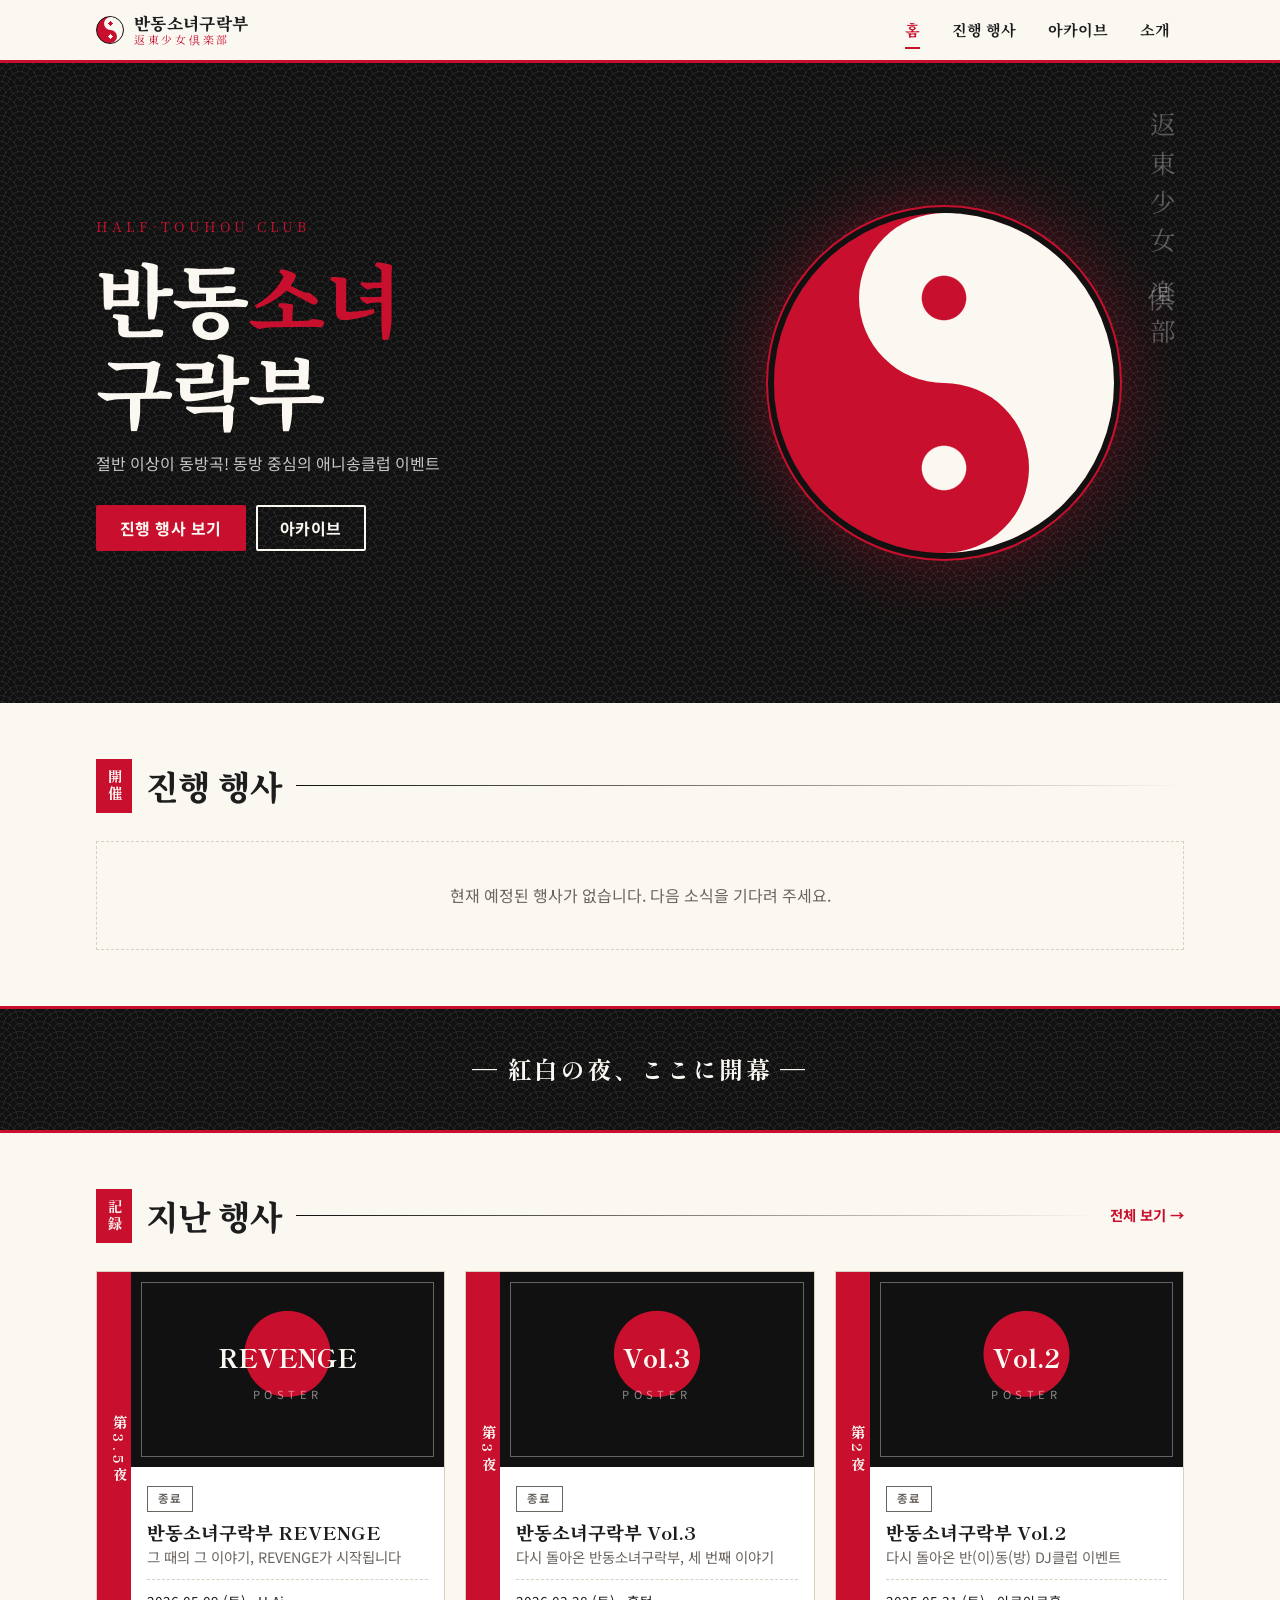
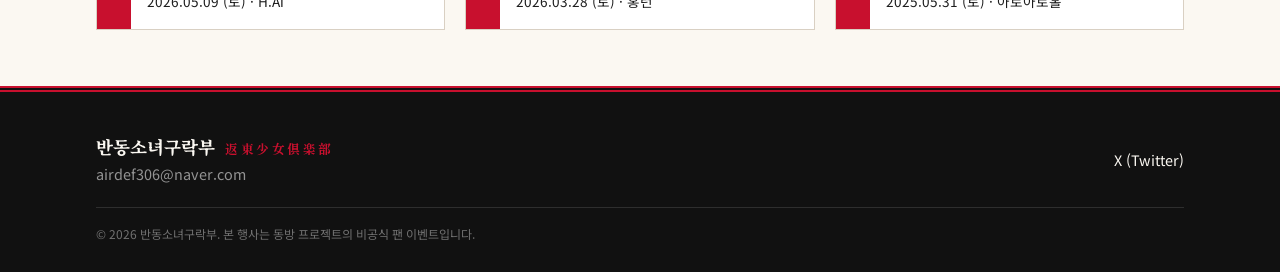
==== index.html @ 6b5e384d "[반동소녀][Initialize] 웹 기반 기초 뼈대 커밋" ====
<!doctype html>
<html lang="ko">
<head>
  <meta charset="utf-8">
  <meta name="viewport" content="width=device-width, initial-scale=1">
  <title>반동소녀구락부 | 返東少女倶楽部</title>
  <meta name="description" content="DJ 파티 반동소녀구락부의 공식 아카이브 및 행사 안내 페이지">
  <meta name="theme-color" content="#c8102e">
  <link rel="preconnect" href="https://fonts.googleapis.com">
  <link rel="preconnect" href="https://fonts.gstatic.com" crossorigin>
  <link href="https://fonts.googleapis.com/css2?family=Noto+Sans+KR:wght@400;700&family=Noto+Serif+KR:wght@400;700;900&family=Shippori+Mincho:wght@500;700;800&display=swap" rel="stylesheet">
  <link rel="stylesheet" href="assets/css/style.css">
</head>
<body data-page="home">
  <header id="site-header"></header>

  <main>
    <section class="hero pattern-waves">
      <div class="hero__inner">
        <span class="hero__vertical" aria-hidden="true">返東少女倶楽部</span>
        <div class="orb" aria-hidden="true"></div>
        <div class="hero__copy">
          <p class="hero__label">HALF-TOUHOU CLUB</p>
          <h1 class="hero__title">반동<em>소녀</em><br>구락부</h1>
          <p class="hero__tagline">절반 이상이 동방곡! 동방 중심의 애니송클럽 이벤트</p>
          <div class="btn-row">
            <a class="btn btn--primary" href="#current">진행 행사 보기</a>
            <a class="btn" href="archive.html">아카이브</a>
          </div>
        </div>
      </div>
    </section>

    <section id="current" class="container section">
      <div class="section-head">
        <span class="section-head__label">開催</span>
        <h2 class="section-head__title">진행 행사</h2>
      </div>
      <div id="current-event"></div>
    </section>

    <div class="band pattern-waves">
      <p class="band__text">― 紅白の夜、ここに開幕 ―</p>
    </div>

    <section class="container section">
      <div class="section-head">
        <span class="section-head__label">記録</span>
        <h2 class="section-head__title">지난 행사</h2>
        <a class="section-head__more" href="archive.html">전체 보기 →</a>
      </div>
      <div id="archive-preview"></div>
    </section>
  </main>

  <footer id="site-footer"></footer>

  <script src="assets/js/main.js"></script>
</body>
</html>
---- assets/css/style.css ----
/* ============================================================
 * 반동소녀구락부 — 기본 스타일
 * 컨셉: 무녀복의 홍백(紅白) + 먹색(墨), 부적(お札)·청해파(青海波) 모티프
 * 모바일 우선(mobile-first)으로 작성
 * ============================================================ */

:root {
  /* 색상 */
  --red: #c8102e;        /* 주홍 — 메인 */
  --red-deep: #8f0b1f;   /* 진홍 — hover / 강조 */
  --white: #fbf8f2;      /* 화지(和紙) 느낌의 흰색 */
  --paper: #f3ede2;      /* 보조 배경 */
  --black: #111111;      /* 먹색 */
  --ink: #1d1d1d;        /* 본문 텍스트 */
  --muted: #6b6560;
  --line: #d9d0c3;

  /* 타이포 */
  --font-serif: "Shippori Mincho", "Noto Serif KR", "Noto Serif JP", serif;
  --font-sans: "Noto Sans KR", "Apple SD Gothic Neo", "Malgun Gothic", sans-serif;

  /* 레이아웃 */
  --container: 1120px;
  --gutter: 16px;
  --header-h: 60px;
  --radius: 2px;
}

/* ---------- Reset ---------- */
*, *::before, *::after { box-sizing: border-box; }
html { -webkit-text-size-adjust: 100%; scroll-behavior: smooth; scroll-padding-top: var(--header-h); }
body {
  margin: 0;
  background: var(--white);
  color: var(--ink);
  font-family: var(--font-sans);
  font-size: 16px;
  line-height: 1.7;
  word-break: keep-all;
  overflow-wrap: break-word;
}
img { max-width: 100%; display: block; }
a { color: inherit; }
h1, h2, h3, p, ul, ol, dl, dd { margin: 0; }
ul, ol { padding: 0; list-style: none; }
body.nav-open { overflow: hidden; }

:focus-visible { outline: 2px solid var(--red); outline-offset: 3px; }

.container { width: 100%; max-width: var(--container); margin: 0 auto; padding: 0 var(--gutter); }
.section { padding-block: 56px; }
.muted { color: var(--muted); font-size: 0.9em; }
.empty { padding: 40px 16px; text-align: center; color: var(--muted); border: 1px dashed var(--line); }

/* 청해파(물결) 패턴 — 어두운 배경 위에 사용 */
.pattern-waves {
  background-color: var(--black);
  background-image:
    repeating-radial-gradient(circle at 50% 100%, transparent 0 5px, rgba(255,255,255,.07) 5px 6px),
    repeating-radial-gradient(circle at 50% 100%, transparent 0 5px, rgba(255,255,255,.07) 5px 6px);
  background-size: 40px 20px;
  background-position: 0 0, 20px 10px;
}

/* ---------- Header ---------- */
.site-header {
  position: sticky; top: 0; z-index: 100;
  background: var(--white);
  border-bottom: 3px solid var(--red);
}
.site-header__inner { display: flex; align-items: center; justify-content: space-between; height: var(--header-h); }

.logo { display: flex; align-items: center; gap: 10px; text-decoration: none; }
.logo__mark { /* 작은 음양옥 */
  width: 28px; height: 28px; border-radius: 50%; flex: none;
  border: 1.5px solid var(--black);
  background: linear-gradient(to right, var(--red) 50%, var(--white) 50%);
  position: relative;
}
.logo__mark::before, .logo__mark::after {
  content: ""; position: absolute; left: 25%; width: 50%; height: 50%; border-radius: 50%;
}
.logo__mark::before { top: 0; background: radial-gradient(circle, var(--red) 0 22%, var(--white) 24%); }
.logo__mark::after { bottom: 0; background: radial-gradient(circle, var(--white) 0 22%, var(--red) 24%); }
.logo__text { display: flex; flex-direction: column; line-height: 1.15; }
.logo__ko { font-family: var(--font-serif); font-weight: 800; font-size: 1.05rem; letter-spacing: .02em; }
.logo__ja { font-family: var(--font-serif); font-size: .68rem; color: var(--red); letter-spacing: .25em; }

.nav-toggle {
  width: 44px; height: 44px; padding: 10px; border: 0; background: none; cursor: pointer;
  display: flex; flex-direction: column; justify-content: center; gap: 5px;
}
.nav-toggle span { display: block; height: 2px; background: var(--black); transition: transform .2s, opacity .2s; }
.nav-toggle[aria-expanded="true"] span:nth-child(1) { transform: translateY(7px) rotate(45deg); }
.nav-toggle[aria-expanded="true"] span:nth-child(2) { opacity: 0; }
.nav-toggle[aria-expanded="true"] span:nth-child(3) { transform: translateY(-7px) rotate(-45deg); }

.site-nav {
  position: fixed; inset: calc(var(--header-h) + 3px) 0 0 0;
  background: var(--black); color: var(--white);
  transform: translateX(100%); transition: transform .25s ease;
  visibility: hidden;
}
.site-nav.is-open { transform: none; visibility: visible; }
.site-nav ul { padding: 24px var(--gutter); }
.site-nav a {
  display: block; padding: 16px 4px; text-decoration: none;
  font-family: var(--font-serif); font-size: 1.25rem; font-weight: 700;
  border-bottom: 1px solid rgba(255,255,255,.12);
}
.site-nav a[aria-current="page"] { color: var(--red); }

@media (min-width: 768px) {
  .nav-toggle { display: none; }
  .site-nav { position: static; transform: none; visibility: visible; background: none; color: inherit; }
  .site-nav ul { display: flex; gap: 4px; padding: 0; }
  .site-nav a { padding: 8px 14px; font-size: .95rem; border: 0; position: relative; }
  .site-nav a::after {
    content: ""; position: absolute; left: 14px; right: 14px; bottom: 2px; height: 2px;
    background: var(--red); transform: scaleX(0); transition: transform .2s;
  }
  .site-nav a:hover::after, .site-nav a[aria-current="page"]::after { transform: scaleX(1); }
  .site-nav a[aria-current="page"] { color: var(--red); }
}

/* ---------- Hero (홈) ---------- */
.hero { position: relative; color: var(--white); overflow: hidden; }
.hero__inner {
  position: relative; display: grid; gap: 32px; align-items: center;
  min-height: min(calc(100svh - var(--header-h) - 3px), 760px); padding: 48px var(--gutter);
}
.hero__copy { position: relative; z-index: 1; }
.hero__label { font-family: var(--font-serif); color: var(--red); letter-spacing: .3em; font-size: .85rem; margin-bottom: 12px; }
.hero__title {
  font-family: var(--font-serif); font-weight: 800; line-height: 1.15;
  font-size: clamp(2.4rem, 10vw, 5rem); letter-spacing: -.01em;
}
.hero__title em { font-style: normal; color: var(--red); }
.hero__tagline { margin-top: 16px; color: rgba(255,255,255,.75); font-size: 1rem; }
.hero .btn-row { margin-top: 28px; }

/* 세로쓰기 일본어 표기 */
.hero__vertical {
  position: absolute; top: 24px; right: var(--gutter);
  writing-mode: vertical-rl; font-family: var(--font-serif);
  font-size: clamp(1rem, 3.5vw, 1.6rem); letter-spacing: .5em; color: rgba(255,255,255,.3);
}

/* 음양옥 */
.orb {
  justify-self: center; width: min(64vw, 340px); aspect-ratio: 1; border-radius: 50%;
  background: linear-gradient(to right, var(--red) 50%, var(--white) 50%);
  position: relative; box-shadow: 0 0 0 6px var(--black), 0 0 0 8px var(--red), 0 0 80px rgba(200,16,46,.45);
  animation: spin 24s linear infinite;
}
.orb::before, .orb::after { content: ""; position: absolute; left: 25%; width: 50%; height: 50%; border-radius: 50%; }
.orb::before { top: 0; background: radial-gradient(circle, var(--red) 0 18%, var(--white) 19%); }
.orb::after { bottom: 0; background: radial-gradient(circle, var(--white) 0 18%, var(--red) 19%); }
@keyframes spin { to { transform: rotate(360deg); } }
@media (prefers-reduced-motion: reduce) { .orb { animation: none; } html { scroll-behavior: auto; } }

@media (min-width: 900px) {
  .hero__inner { grid-template-columns: 1.2fr 1fr; max-width: var(--container); margin: 0 auto; min-height: 640px; }
  .hero__vertical { top: 48px; }
  .orb { order: 2; }
}

/* ---------- 페이지 상단 (서브 페이지) ---------- */
.page-hero { color: var(--white); padding: 56px 0 48px; border-bottom: 3px solid var(--red); }
.page-hero { background-color: var(--black); }
.page-hero__label { font-family: var(--font-serif); color: var(--red); letter-spacing: .3em; font-size: .85rem; }
.page-hero__title { font-family: var(--font-serif); font-weight: 800; font-size: clamp(1.9rem, 7vw, 3.2rem); line-height: 1.2; margin-top: 8px; }
.page-hero__sub { color: rgba(255,255,255,.7); margin-top: 10px; }

/* ---------- 섹션 제목 (스펠카드 선언 느낌) ---------- */
.section-head { display: flex; align-items: center; gap: 14px; margin-bottom: 28px; }
.section-head__label {
  flex: none; writing-mode: vertical-rl; font-family: var(--font-serif); font-weight: 700;
  background: var(--red); color: var(--white); padding: 10px 6px; letter-spacing: .2em; font-size: .9rem;
}
.section-head__title { font-family: var(--font-serif); font-weight: 800; font-size: clamp(1.5rem, 5vw, 2.1rem); line-height: 1.3; }
.section-head::after { content: ""; flex: 1; height: 1px; background: linear-gradient(to right, var(--black), transparent); }
.section-head__more { flex: none; order: 3; font-size: .9rem; color: var(--red); text-decoration: none; font-weight: 700; }

/* ---------- 버튼 / 뱃지 / 칩 ---------- */
.btn-row { display: flex; flex-wrap: wrap; gap: 10px; margin-top: 24px; }
.btn {
  display: inline-flex; align-items: center; justify-content: center; min-height: 46px; padding: 0 22px;
  border: 2px solid currentColor; border-radius: var(--radius); background: transparent;
  font-weight: 700; text-decoration: none; letter-spacing: .03em; cursor: pointer; transition: background .15s, color .15s;
}
.btn:hover { background: var(--black); color: var(--white); border-color: var(--black); }
.btn--primary { background: var(--red); border-color: var(--red); color: var(--white); }
.btn--primary:hover { background: var(--red-deep); border-color: var(--red-deep); }
.hero .btn:not(.btn--primary):hover { background: var(--white); color: var(--black); border-color: var(--white); }

.badge {
  display: inline-block; padding: 2px 10px; font-size: .72rem; font-weight: 700; letter-spacing: .1em;
  border: 1px solid var(--muted); color: var(--muted);
}
.badge--live { border-color: var(--red); background: var(--red); color: var(--white); }

.filter { display: flex; flex-wrap: wrap; gap: 8px; margin-bottom: 28px; }
.chip {
  min-height: 38px; padding: 0 16px; border: 1px solid var(--black); background: var(--white);
  font: inherit; font-size: .9rem; cursor: pointer; border-radius: 999px;
}
.chip[aria-pressed="true"] { background: var(--black); color: var(--white); }

/* ---------- 포스터 자리표시 ---------- */
.poster { width: 100%; aspect-ratio: 1 / 1.414; object-fit: cover; background: var(--paper); }
.poster--empty {
  display: flex; flex-direction: column; align-items: center; justify-content: center; gap: 6px;
  color: var(--white); position: relative; overflow: hidden;
  background:
    radial-gradient(circle at 50% 42%, var(--red) 0 22%, transparent 22.5%),
    var(--black);
}
.poster--empty::before { /* 안쪽 테두리 */
  content: ""; position: absolute; inset: 10px; border: 1px solid rgba(255,255,255,.35);
}
.poster__vol { font-family: var(--font-serif); font-weight: 800; font-size: 1.6rem; position: relative; margin-top: 40%; }
.poster__note { font-size: .7rem; letter-spacing: .4em; color: rgba(255,255,255,.5); position: relative; }

/* ---------- 부적(お札) 카드 ---------- */
.card-grid { display: grid; gap: 20px; grid-template-columns: 1fr; }
@media (min-width: 600px) { .card-grid { grid-template-columns: repeat(2, 1fr); } }
@media (min-width: 960px) { .card-grid { grid-template-columns: repeat(3, 1fr); } }

.ofuda-card {
  display: flex; text-decoration: none; background: #fff; border: 1px solid var(--line);
  transition: transform .2s, box-shadow .2s;
}
.ofuda-card:hover { transform: translateY(-3px); box-shadow: 6px 6px 0 var(--red); }
.ofuda-card__strip {
  flex: none; width: 34px; writing-mode: vertical-rl; text-align: center;
  background: var(--red); color: var(--white); font-family: var(--font-serif); font-weight: 700;
  letter-spacing: .3em; padding: 14px 0; font-size: .9rem;
}
.ofuda-card__body { flex: 1; min-width: 0; }
.ofuda-card__body .poster--card { aspect-ratio: 16 / 10; }
.ofuda-card__body .poster--card .poster__vol { margin-top: 0; }
.ofuda-card__meta { padding: 16px; }
.ofuda-card__title { font-family: var(--font-serif); font-weight: 800; font-size: 1.15rem; margin-top: 8px; line-height: 1.35; }
.ofuda-card__sub { color: var(--muted); font-size: .9rem; }
.ofuda-card__date { margin-top: 10px; font-size: .85rem; border-top: 1px dashed var(--line); padding-top: 10px; }

/* ---------- 진행 행사 (feature) ---------- */
.feature { display: grid; gap: 24px; }
.feature .poster--feature { max-width: 420px; margin: 0 auto; box-shadow: 10px 10px 0 var(--red); }
.feature__title { font-family: var(--font-serif); font-weight: 800; font-size: clamp(1.6rem, 6vw, 2.4rem); margin-top: 10px; line-height: 1.25; }
.feature__sub { color: var(--muted); margin-bottom: 20px; }
@media (min-width: 860px) {
  .feature { grid-template-columns: 380px 1fr; gap: 48px; align-items: center; }
}

/* ---------- 정보 목록 ---------- */
.info-list { border-top: 2px solid var(--black); }
.info-list__row { display: grid; grid-template-columns: 72px 1fr; gap: 12px; padding: 12px 0; border-bottom: 1px solid var(--line); }
.info-list dt { font-weight: 700; color: var(--red); font-family: var(--font-serif); }

/* ---------- 상세 페이지 ---------- */
.detail { display: grid; gap: 28px; }
.detail__poster .poster { max-width: 420px; margin: 0 auto; box-shadow: 10px 10px 0 var(--red); }
.detail__desc { margin-top: 20px; }
@media (min-width: 860px) { .detail { grid-template-columns: 380px 1fr; gap: 48px; } }

.timetable { border-top: 2px solid var(--black); }
.timetable__row { display: grid; grid-template-columns: 80px 1fr; gap: 12px; padding: 14px 4px; border-bottom: 1px solid var(--line); align-items: center; }
.timetable__time { font-family: var(--font-serif); font-weight: 700; color: var(--red); font-variant-numeric: tabular-nums; }
.timetable__name { font-weight: 700; font-size: 1.05rem; }

.gallery { display: grid; grid-template-columns: repeat(2, 1fr); gap: 8px; }
@media (min-width: 768px) { .gallery { grid-template-columns: repeat(3, 1fr); } }
.gallery__item { aspect-ratio: 4 / 3; background: var(--paper); border: 1px solid var(--line); }

/* ---------- 소개 ---------- */
.about-grid { display: grid; gap: 40px; }
@media (min-width: 860px) { .about-grid { grid-template-columns: 1fr 1fr; gap: 64px; } }
.lead { font-family: var(--font-serif); font-size: 1.15rem; line-height: 1.9; }
.notice { margin-top: 24px; padding: 16px 18px; background: var(--paper); border-left: 4px solid var(--red); font-size: .9rem; }

/* ---------- 띠 배너 ---------- */
.band { padding: 40px 0; color: var(--white); text-align: center; border-top: 3px solid var(--red); border-bottom: 3px solid var(--red); }
.band__text { font-family: var(--font-serif); font-weight: 700; font-size: clamp(1.1rem, 4vw, 1.5rem); letter-spacing: .1em; }

/* ---------- Footer ---------- */
.site-footer { background: var(--black); color: var(--white); border-top: 6px double var(--red); padding: 40px 0 28px; }
.site-footer__inner { display: grid; gap: 20px; }
.site-footer__name { font-family: var(--font-serif); font-weight: 800; font-size: 1.1rem; }
.site-footer__name span { color: var(--red); font-size: .8rem; letter-spacing: .2em; margin-left: 6px; }
.site-footer .muted { color: rgba(255,255,255,.55); }
.site-footer__links { display: flex; flex-wrap: wrap; gap: 8px 20px; }
.site-footer__links a { text-decoration: none; font-size: .9rem; }
.site-footer__links a:hover { color: var(--red); }
.site-footer__copy { font-size: .75rem; color: rgba(255,255,255,.4); border-top: 1px solid rgba(255,255,255,.12); padding-top: 16px; }
@media (min-width: 768px) {
  .site-footer__inner { grid-template-columns: 1fr auto; align-items: center; }
  .site-footer__copy { grid-column: 1 / -1; }
}

/* ---------- 라인업 / 스태프 / 관련 링크 ---------- */
.timetable__name a, .credits a { text-decoration: none; border-bottom: 1px solid transparent; }
.timetable__name a:hover, .credits a:hover { color: var(--red); border-bottom-color: var(--red); }
.timetable__role { display: inline-block; margin-right: 8px; font-size: .75rem; color: var(--muted); }
.credits dt { font-family: var(--font-sans); font-size: .85rem; letter-spacing: .05em; }
.credits .info-list__row { grid-template-columns: 96px 1fr; }

.link-list { display: flex; flex-wrap: wrap; gap: 8px; }
.link-list a {
  display: inline-flex; align-items: center; min-height: 40px; padding: 0 14px;
  border: 1px solid var(--black); text-decoration: none; font-size: .9rem; background: #fff;
}
.link-list a:hover { background: var(--black); color: var(--white); }

.btn--disabled, .btn--disabled:hover {
  cursor: not-allowed; background: var(--paper); color: var(--muted); border-color: var(--line);
}
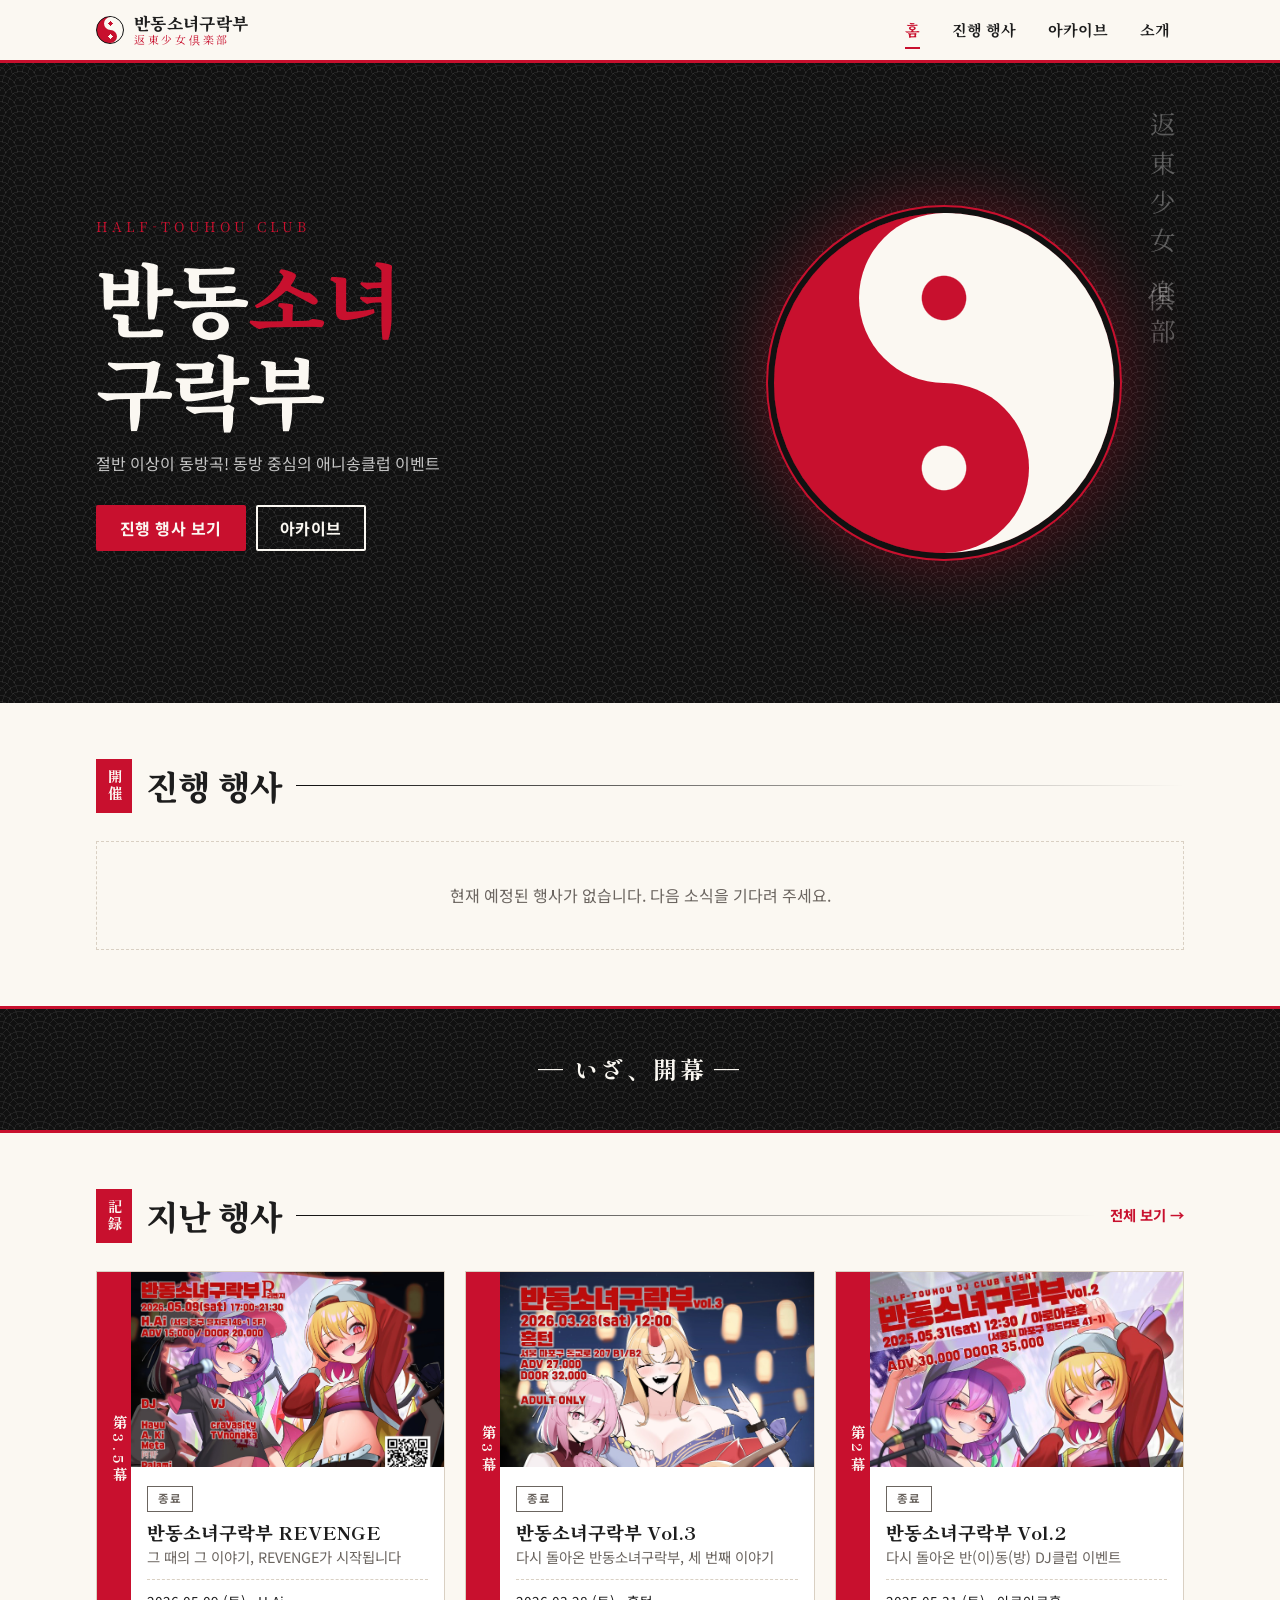
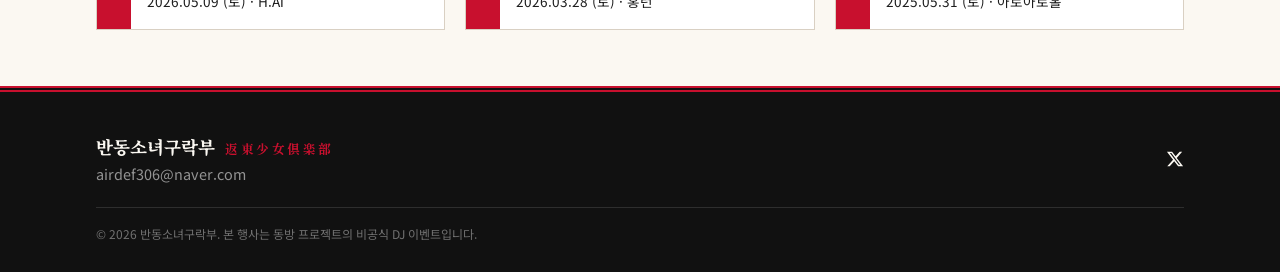
==== commit 0c5809fd: "[반동소녀][Update] 포스터 이미지 연결 및 행사 데이터·문구 정리" ====
--- a/index.html
+++ b/index.html
@@ -4,7 +4,7 @@
   <meta charset="utf-8">
   <meta name="viewport" content="width=device-width, initial-scale=1">
   <title>반동소녀구락부 | 返東少女倶楽部</title>
-  <meta name="description" content="DJ 파티 반동소녀구락부의 공식 아카이브 및 행사 안내 페이지">
+  <meta name="description" content="동방 프로젝트 중심 DJ 이벤트, 반동소녀구락부의 행사 아카이브 및 안내 페이지">
   <meta name="theme-color" content="#c8102e">
   <link rel="preconnect" href="https://fonts.googleapis.com">
   <link rel="preconnect" href="https://fonts.gstatic.com" crossorigin>
@@ -40,7 +40,7 @@
     </section>
 
     <div class="band pattern-waves">
-      <p class="band__text">― 紅白の夜、ここに開幕 ―</p>
+      <p class="band__text">― いざ、開幕 ―</p>
     </div>
 
     <section class="container section">
--- a/assets/css/style.css
+++ b/assets/css/style.css
@@ -316,3 +316,18 @@
 .btn--disabled, .btn--disabled:hover {
   cursor: not-allowed; background: var(--paper); color: var(--muted); border-color: var(--line);
 }
+
+/* ---------- 실제 포스터 이미지 ----------
+ * 포스터마다 비율이 달라(세로/정사각/가로) 상세·메인에서는 원본 비율 그대로,
+ * 카드 썸네일에서는 상단 기준으로 잘라서 표시 */
+img.poster { aspect-ratio: auto; height: auto; background: var(--black); }
+img.poster--card { aspect-ratio: 16 / 10; height: auto; object-fit: cover; object-position: top; }
+.detail__poster a { display: block; max-width: 420px; margin: 0 auto; }
+.detail__poster a .poster { transition: transform .2s; }
+.detail__poster a:hover .poster { transform: translate(-2px, -2px); }
+
+/* ---------- 연락처 ---------- */
+.contact-list dt { white-space: nowrap; display: flex; align-items: center; }
+.icon { width: 1.1em; height: 1.1em; fill: currentColor; flex: none; }
+.site-footer__links a { display: inline-flex; align-items: center; min-height: 32px; }
+.site-footer__links .icon { width: 1.25em; height: 1.25em; }
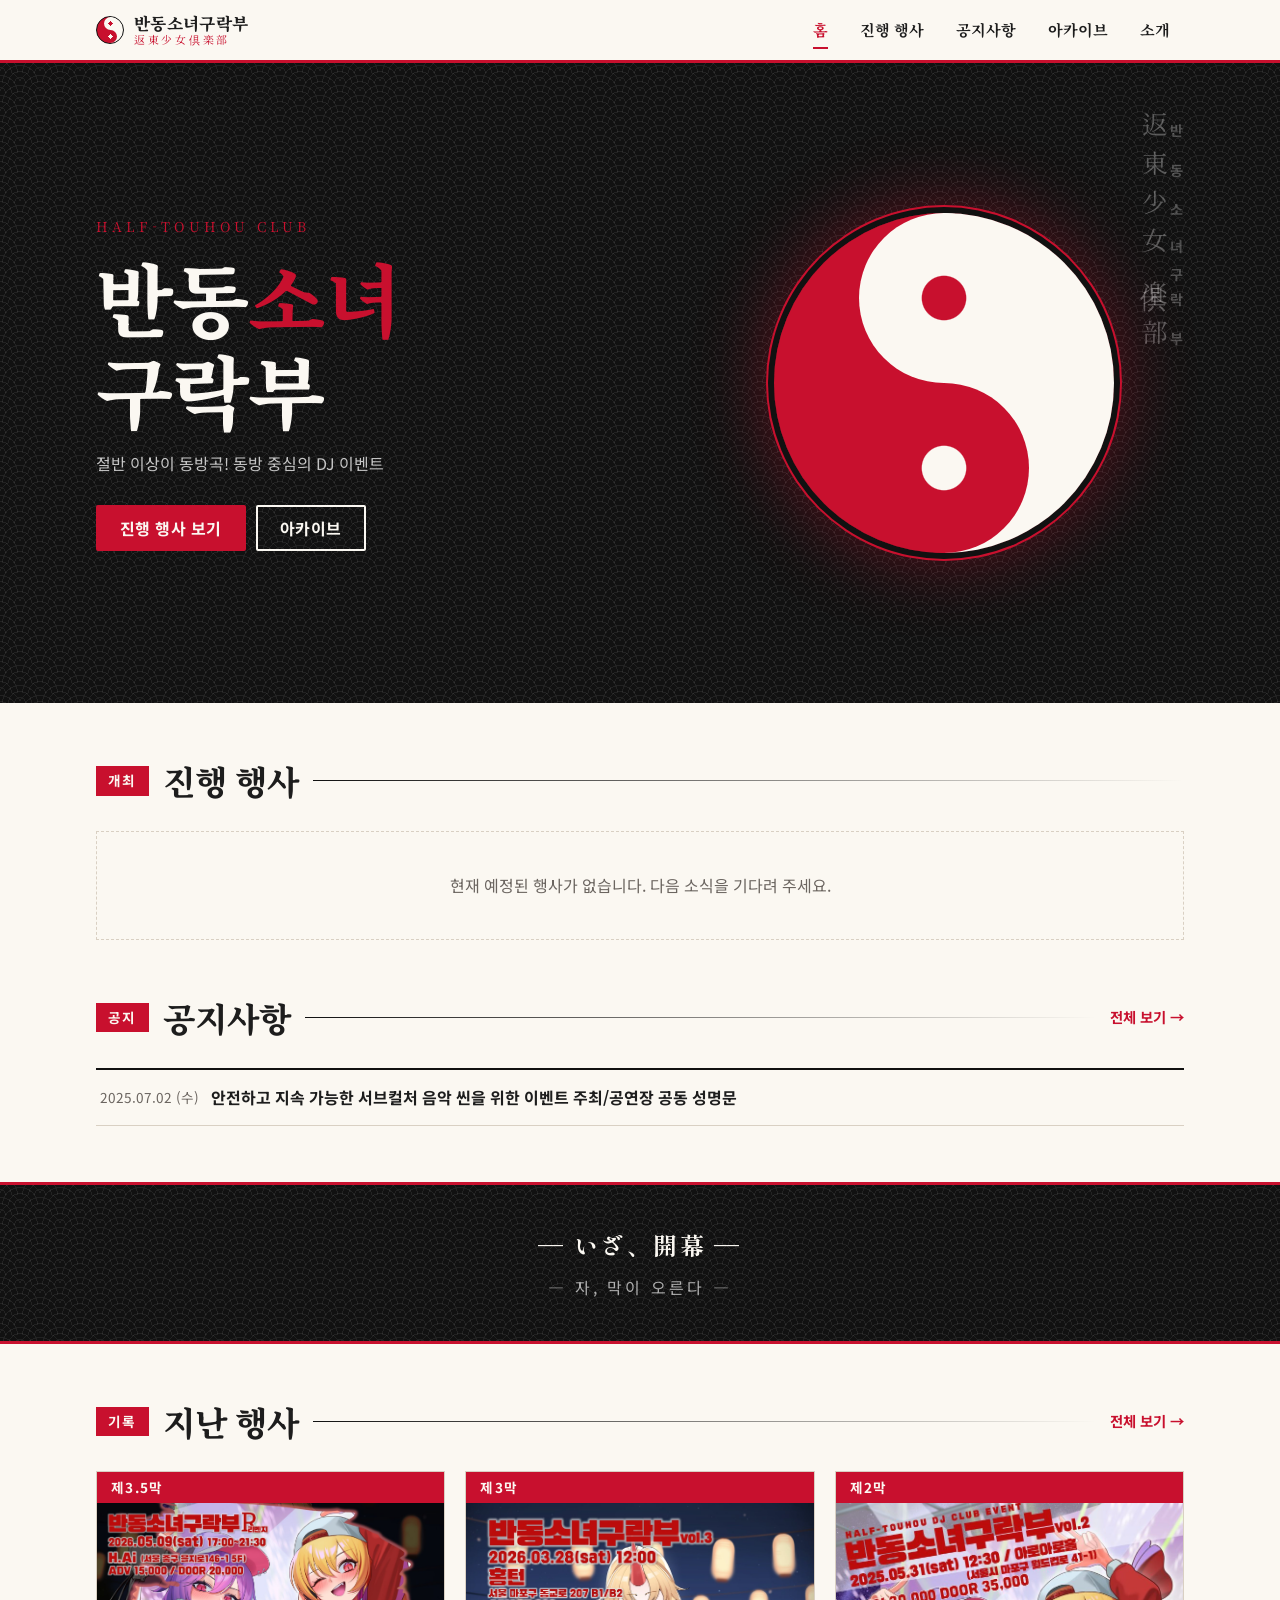
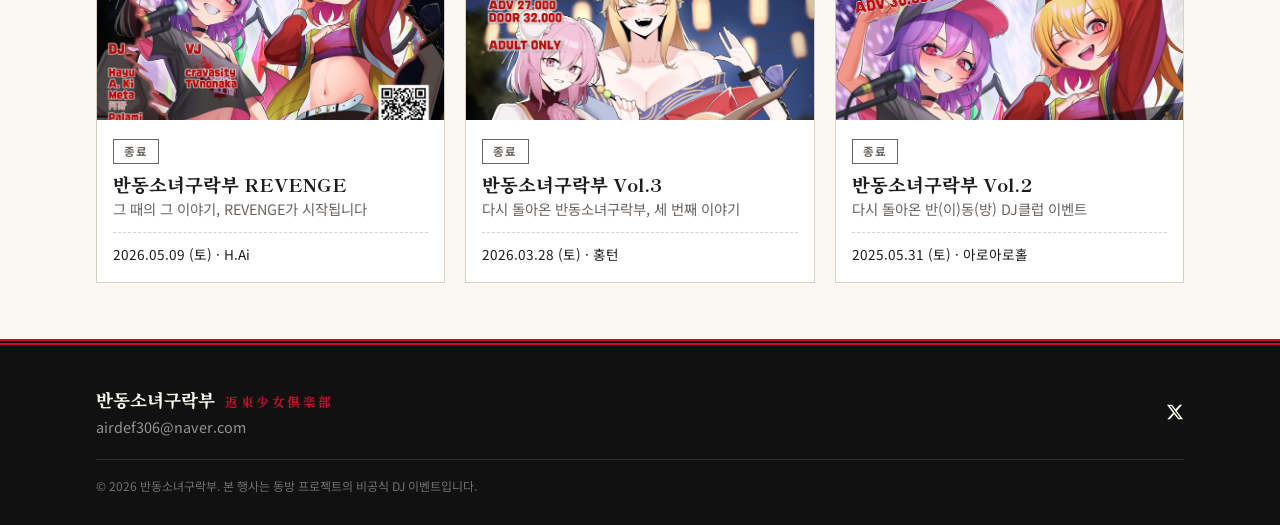
==== commit a769cd39: "[반동소녀][Update] 공지사항 카테고리 신설 및 라벨·문구 정리" ====
--- a/index.html
+++ b/index.html
@@ -17,12 +17,12 @@
   <main>
     <section class="hero pattern-waves">
       <div class="hero__inner">
-        <span class="hero__vertical" aria-hidden="true">返東少女倶楽部</span>
+        <span class="hero__vertical" aria-hidden="true"><ruby>返<rt>반</rt>東<rt>동</rt>少<rt>소</rt>女<rt>녀</rt>倶<rt>구</rt>楽<rt>락</rt>部<rt>부</rt></ruby></span>
         <div class="orb" aria-hidden="true"></div>
         <div class="hero__copy">
           <p class="hero__label">HALF-TOUHOU CLUB</p>
           <h1 class="hero__title">반동<em>소녀</em><br>구락부</h1>
-          <p class="hero__tagline">절반 이상이 동방곡! 동방 중심의 애니송클럽 이벤트</p>
+          <p class="hero__tagline">절반 이상이 동방곡! 동방 중심의 DJ 이벤트</p>
           <div class="btn-row">
             <a class="btn btn--primary" href="#current">진행 행사 보기</a>
             <a class="btn" href="archive.html">아카이브</a>
@@ -33,19 +33,29 @@
 
     <section id="current" class="container section">
       <div class="section-head">
-        <span class="section-head__label">開催</span>
+        <span class="section-head__label">개최</span>
         <h2 class="section-head__title">진행 행사</h2>
       </div>
       <div id="current-event"></div>
     </section>
 
+    <section class="container section notice-section">
+      <div class="section-head">
+        <span class="section-head__label">공지</span>
+        <h2 class="section-head__title">공지사항</h2>
+        <a class="section-head__more" href="notice.html">전체 보기 →</a>
+      </div>
+      <div id="notice-preview"></div>
+    </section>
+
     <div class="band pattern-waves">
-      <p class="band__text">― いざ、開幕 ―</p>
+      <p class="band__text" lang="ja">― いざ、開幕 ―</p>
+      <p class="band__sub">― 자, 막이 오른다 ―</p>
     </div>
 
     <section class="container section">
       <div class="section-head">
-        <span class="section-head__label">記録</span>
+        <span class="section-head__label">기록</span>
         <h2 class="section-head__title">지난 행사</h2>
         <a class="section-head__more" href="archive.html">전체 보기 →</a>
       </div>
--- a/assets/css/style.css
+++ b/assets/css/style.css
@@ -175,8 +175,8 @@
 /* ---------- 섹션 제목 (스펠카드 선언 느낌) ---------- */
 .section-head { display: flex; align-items: center; gap: 14px; margin-bottom: 28px; }
 .section-head__label {
-  flex: none; writing-mode: vertical-rl; font-family: var(--font-serif); font-weight: 700;
-  background: var(--red); color: var(--white); padding: 10px 6px; letter-spacing: .2em; font-size: .9rem;
+  flex: none; font-family: var(--font-sans); font-weight: 700; line-height: 1;
+  background: var(--red); color: var(--white); padding: 8px 12px; letter-spacing: .1em; font-size: .85rem;
 }
 .section-head__title { font-family: var(--font-serif); font-weight: 800; font-size: clamp(1.5rem, 5vw, 2.1rem); line-height: 1.3; }
 .section-head::after { content: ""; flex: 1; height: 1px; background: linear-gradient(to right, var(--black), transparent); }
@@ -228,14 +228,13 @@
 @media (min-width: 960px) { .card-grid { grid-template-columns: repeat(3, 1fr); } }
 
 .ofuda-card {
-  display: flex; text-decoration: none; background: #fff; border: 1px solid var(--line);
+  display: flex; flex-direction: column; text-decoration: none; background: #fff; border: 1px solid var(--line);
   transition: transform .2s, box-shadow .2s;
 }
 .ofuda-card:hover { transform: translateY(-3px); box-shadow: 6px 6px 0 var(--red); }
 .ofuda-card__strip {
-  flex: none; width: 34px; writing-mode: vertical-rl; text-align: center;
-  background: var(--red); color: var(--white); font-family: var(--font-serif); font-weight: 700;
-  letter-spacing: .3em; padding: 14px 0; font-size: .9rem;
+  flex: none; background: var(--red); color: var(--white); font-family: var(--font-sans); font-weight: 700;
+  letter-spacing: .1em; padding: 7px 14px; font-size: .85rem; line-height: 1.2;
 }
 .ofuda-card__body { flex: 1; min-width: 0; }
 .ofuda-card__body .poster--card { aspect-ratio: 16 / 10; }
@@ -331,3 +330,37 @@
 .icon { width: 1.1em; height: 1.1em; fill: currentColor; flex: none; }
 .site-footer__links a { display: inline-flex; align-items: center; min-height: 32px; }
 .site-footer__links .icon { width: 1.25em; height: 1.25em; }
+
+/* ---------- 한자 라벨의 한글 독음 (루비) ---------- */
+ruby { ruby-position: over; }
+rt {
+  font-family: var(--font-sans); font-size: max(.55em, 9px); font-weight: 700;
+  letter-spacing: 0; opacity: .85;
+}
+.band__sub { margin-top: 8px; font-size: clamp(.85rem, 3vw, 1rem); letter-spacing: .2em; color: rgba(255,255,255,.65); }
+
+/* ---------- 공지사항 ---------- */
+.notice-section { padding-top: 0; }
+.notice-preview, .notice-list { border-top: 2px solid var(--black); }
+.notice-preview a, .notice-item summary {
+  display: flex; flex-wrap: wrap; align-items: center; gap: 4px 12px;
+  padding: 14px 4px; text-decoration: none; border-bottom: 1px solid var(--line);
+}
+.notice-preview a:hover .notice-item__title, .notice-item summary:hover .notice-item__title { color: var(--red); }
+.notice-item__date { flex: none; font-size: .85rem; color: var(--muted); font-variant-numeric: tabular-nums; }
+.notice-item__title { flex: 1 1 100%; font-weight: 700; }
+@media (min-width: 600px) { .notice-item__title { flex-basis: 0; } }
+
+.notice-item summary { cursor: pointer; list-style: none; position: relative; padding-right: 28px; }
+.notice-item summary::-webkit-details-marker { display: none; }
+.notice-item summary::after {
+  content: "+"; position: absolute; right: 6px; top: 50%; transform: translateY(-50%);
+  font-size: 1.2rem; color: var(--red); font-weight: 700;
+}
+.notice-item[open] summary::after { content: "−"; }
+.notice-item__body { padding: 16px 4px 20px; border-bottom: 1px solid var(--line); }
+.notice-item__body p + p { margin-top: 6px; }
+.notice-item__body .link-list { margin-top: 16px; }
+.notice-item__images { margin-top: 16px; display: grid; gap: 10px; }
+.notice-item__images a { display: block; max-width: 560px; border: 1px solid var(--line); }
+.notice-item__images img { width: 100%; height: auto; }
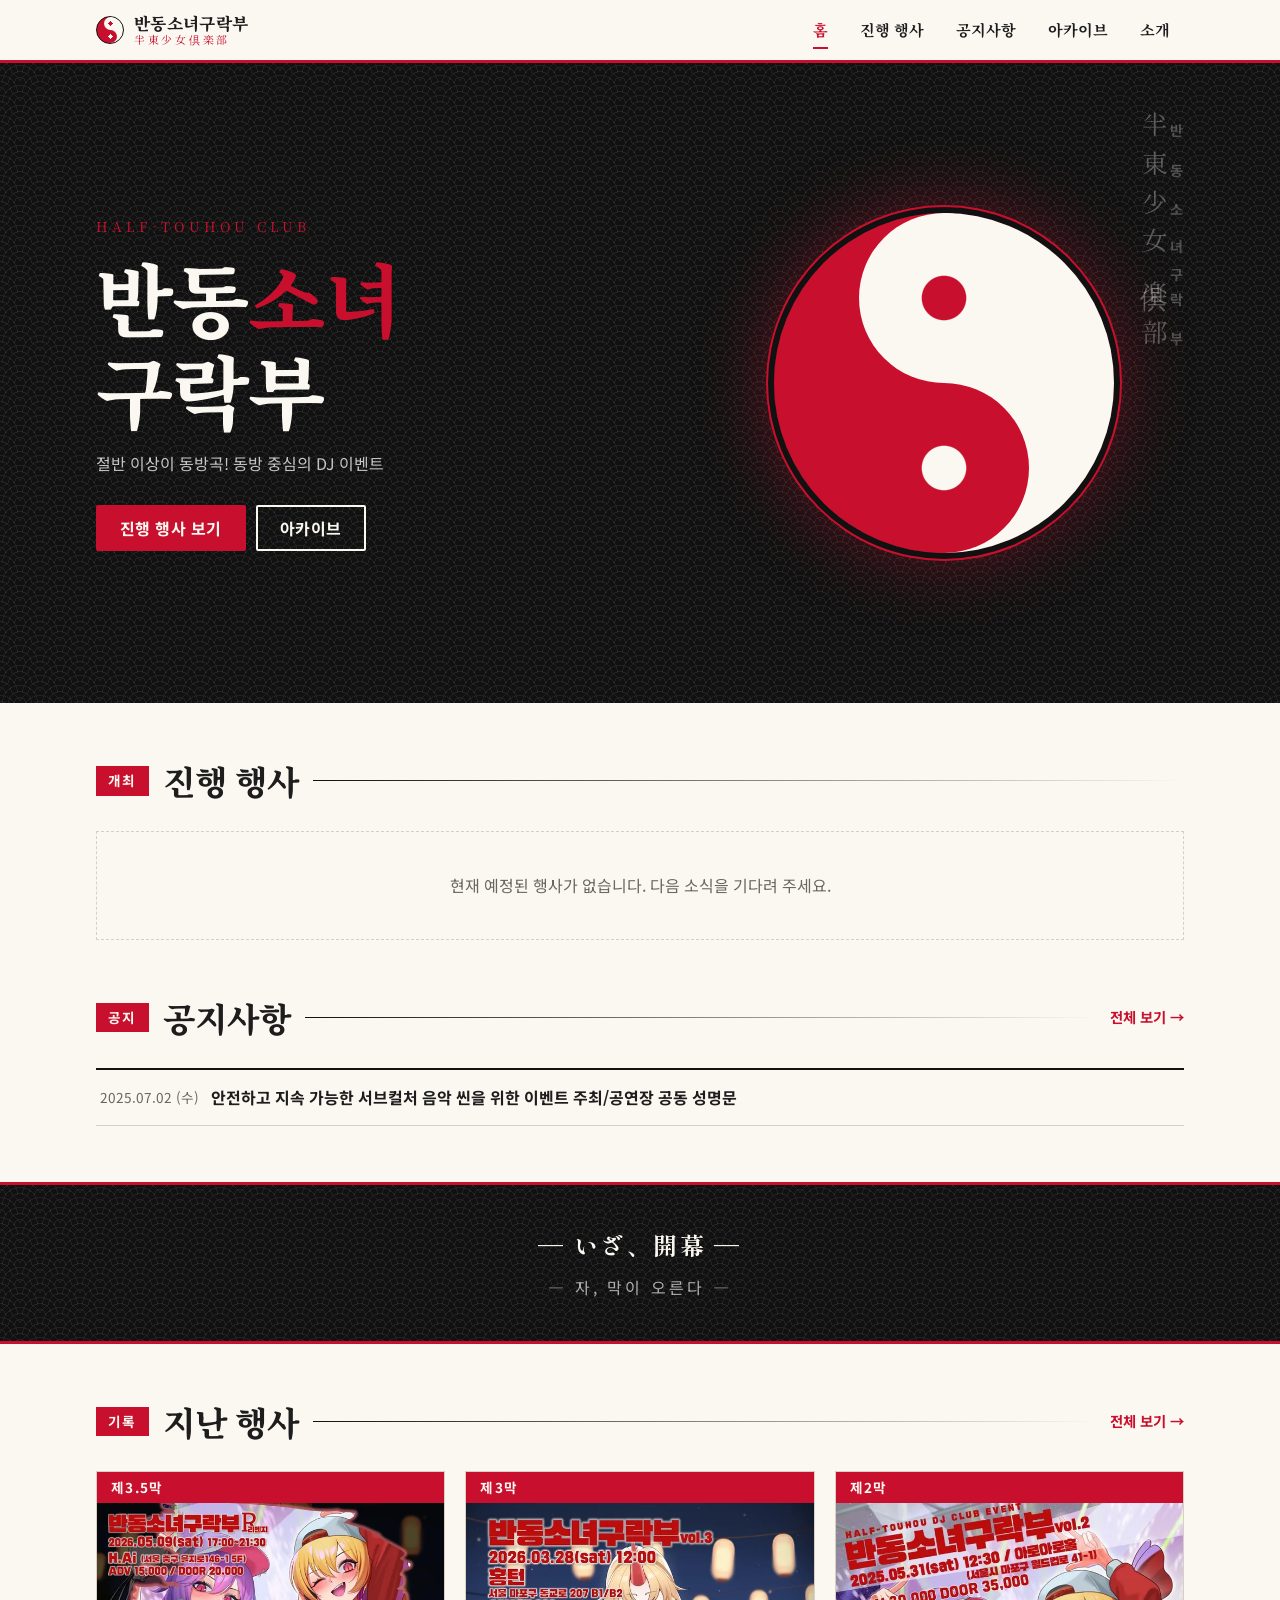
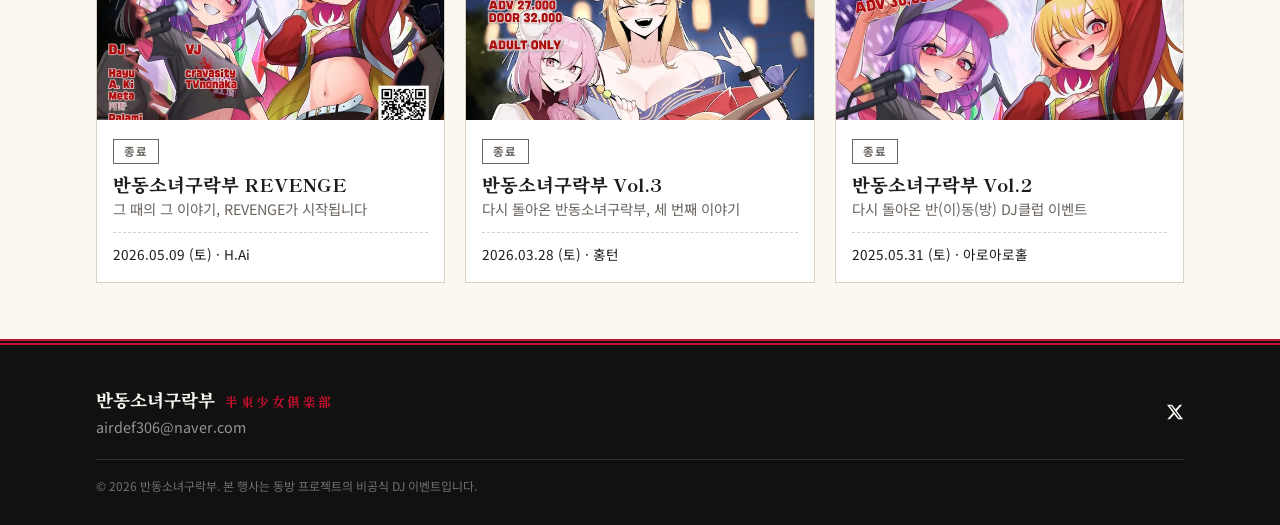
==== commit 1299a658: "[반동소녀][Update] 한자 표기 半東少女倶楽部로 변경" ====
--- a/index.html
+++ b/index.html
@@ -3,7 +3,7 @@
 <head>
   <meta charset="utf-8">
   <meta name="viewport" content="width=device-width, initial-scale=1">
-  <title>반동소녀구락부 | 返東少女倶楽部</title>
+  <title>반동소녀구락부 | 半東少女倶楽部</title>
   <meta name="description" content="동방 프로젝트 중심 DJ 이벤트, 반동소녀구락부의 행사 아카이브 및 안내 페이지">
   <meta name="theme-color" content="#c8102e">
   <link rel="preconnect" href="https://fonts.googleapis.com">
@@ -17,7 +17,7 @@
   <main>
     <section class="hero pattern-waves">
       <div class="hero__inner">
-        <span class="hero__vertical" aria-hidden="true"><ruby>返<rt>반</rt>東<rt>동</rt>少<rt>소</rt>女<rt>녀</rt>倶<rt>구</rt>楽<rt>락</rt>部<rt>부</rt></ruby></span>
+        <span class="hero__vertical" aria-hidden="true"><ruby>半<rt>반</rt>東<rt>동</rt>少<rt>소</rt>女<rt>녀</rt>倶<rt>구</rt>楽<rt>락</rt>部<rt>부</rt></ruby></span>
         <div class="orb" aria-hidden="true"></div>
         <div class="hero__copy">
           <p class="hero__label">HALF-TOUHOU CLUB</p>
